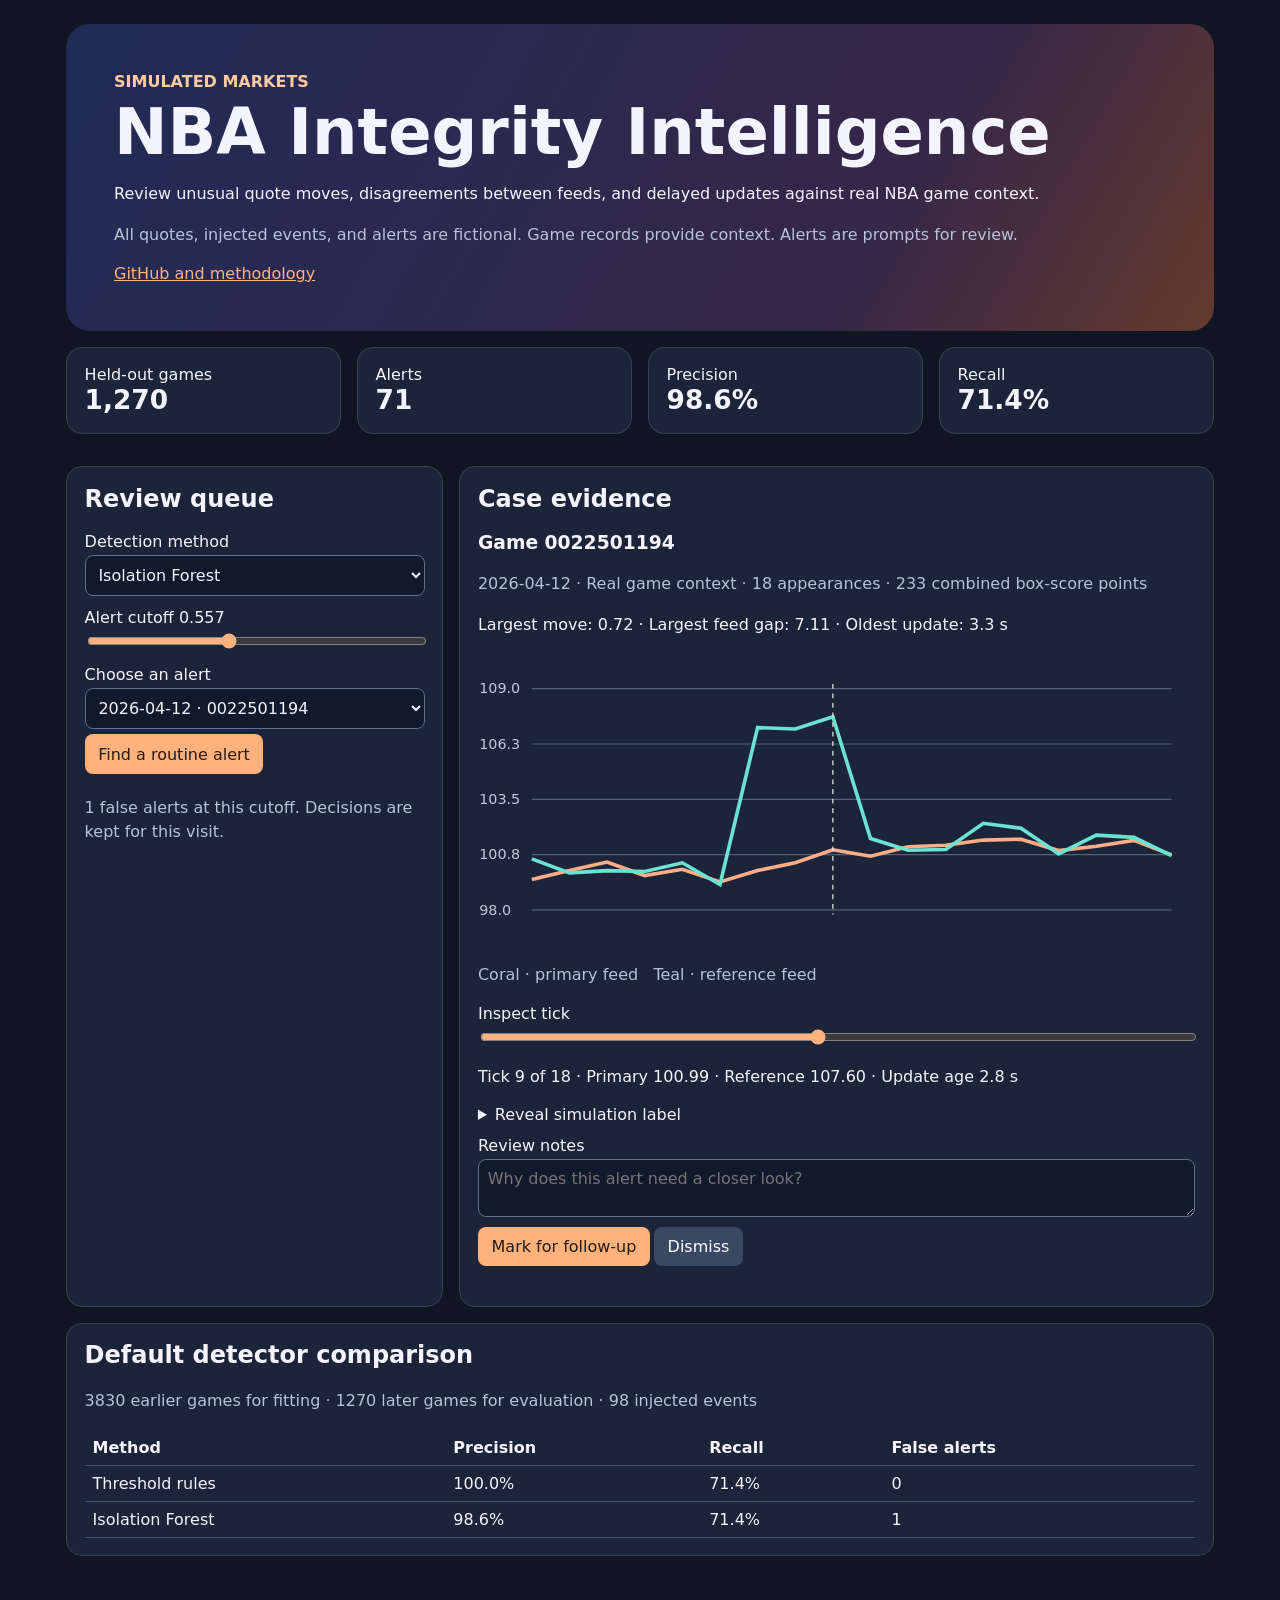
==== site/index.html @ 115994ce "Build NBA Integrity Intelligence review desk" ====
<!doctype html>
<html lang="en">
<meta charset="utf-8">
<meta name="viewport" content="width=device-width, initial-scale=1">
<title>NBA Integrity Intelligence</title>
<style>
:root{color-scheme:dark;font:16px system-ui;background:#101523;color:#f4f4ff;--muted:#b7c2d9;--accent:#ffb27c;--panel:#1b2438}
*{box-sizing:border-box}body{max-width:1180px;margin:auto;padding:1.5rem 1rem 4rem}header{padding:clamp(1.3rem,4vw,3rem);border-radius:24px;background:linear-gradient(120deg,#202b56,#352748 70%,#653a2d)}
h1{font-size:clamp(2.15rem,6vw,4rem);line-height:1.05;margin:.5rem 0}h2,h3{margin-top:0}p{line-height:1.55}a{color:var(--accent)}.muted{color:var(--muted)}.badge{color:#ffca9f;font-weight:700}.cards,.layout{display:grid;gap:1rem;margin-top:1rem}.cards{grid-template-columns:repeat(auto-fit,minmax(160px,1fr))}.layout{grid-template-columns:minmax(240px,1fr) minmax(0,2fr)}.panel{background:var(--panel);border:1px solid #374258;border-radius:16px;padding:1.1rem}.value{display:block;font-size:1.65rem;font-weight:750}
label{display:block;margin:.75rem 0 .25rem}select,button,input,textarea{font:inherit}select,textarea{width:100%;padding:.55rem;border:1px solid #61708b;border-radius:8px;background:#11192c;color:inherit}input[type=range]{width:100%;accent-color:var(--accent)}button{cursor:pointer;border:0;padding:.65rem .85rem;border-radius:8px;background:var(--accent);color:#261a1a;margin:.35rem .25rem .35rem 0}button.secondary{background:#394863;color:white}svg{width:100%;height:auto;display:block}table{width:100%;border-collapse:collapse;text-align:left}td,th{padding:.5rem;border-bottom:1px solid #46536d}section{margin-top:1rem}details{margin-top:1rem}summary{cursor:pointer}@media(max-width:720px){.layout{grid-template-columns:1fr}}
</style>
<header>
<span class="badge">SIMULATED MARKETS</span>
<h1>NBA Integrity Intelligence</h1>
<p>Review unusual quote moves, disagreements between feeds, and delayed updates against real NBA game context.</p>
<p class="muted">All quotes, injected events, and alerts are fictional. Game records provide context. Alerts are prompts for review.</p>
<a href="https://github.com/Mykeil-tzul/nba-integrity-intelligence">GitHub and methodology</a>
</header>
<main id="desk" hidden>
<div class="cards" id="metrics"></div>
<div class="layout">
<section class="panel">
<h2>Review queue</h2>
<label for="detector">Detection method</label><select id="detector"><option value="model">Isolation Forest</option><option value="rule">Threshold rules</option></select>
<label for="threshold">Alert cutoff <output id="cutoff"></output></label><input id="threshold" type="range" aria-label="Alert cutoff">
<label for="case">Choose an alert</label><select id="case"></select>
<button type="button" id="example">Find a routine alert</button>
<p class="muted" id="queue"></p>
</section>
<section class="panel">
<h2>Case evidence</h2>
<h3 id="case-title"></h3><p class="muted" id="context"></p><p id="signals"></p>
<svg id="chart" viewBox="0 0 600 245" role="img" aria-label="Simulated primary and reference quotes over 18 ticks"></svg>
<p class="muted">Coral · primary feed &nbsp; Teal · reference feed</p>
<label for="tick">Inspect tick</label><input id="tick" type="range" min="0" max="17" value="8"><p id="tick-details"></p>
<details id="truth"><summary>Reveal simulation label</summary><p id="label"></p></details>
<label for="notes">Review notes</label><textarea id="notes" rows="2" maxlength="500" placeholder="Why does this alert need a closer look?"></textarea>
<button type="button" id="follow">Mark for follow-up</button><button type="button" class="secondary" id="dismiss">Dismiss</button>
<p id="review" aria-live="polite"></p>
</section>
</div>
<section class="panel"><h2>Default detector comparison</h2><p id="split" class="muted"></p>
<table><thead><tr><th>Method</th><th>Precision</th><th>Recall</th><th>False alerts</th></tr></thead><tbody id="compare"></tbody></table></section>
</main>
<p id="loading" role="status">Loading the review desk…</p>
<script src="desk.js" defer></script>
</html>
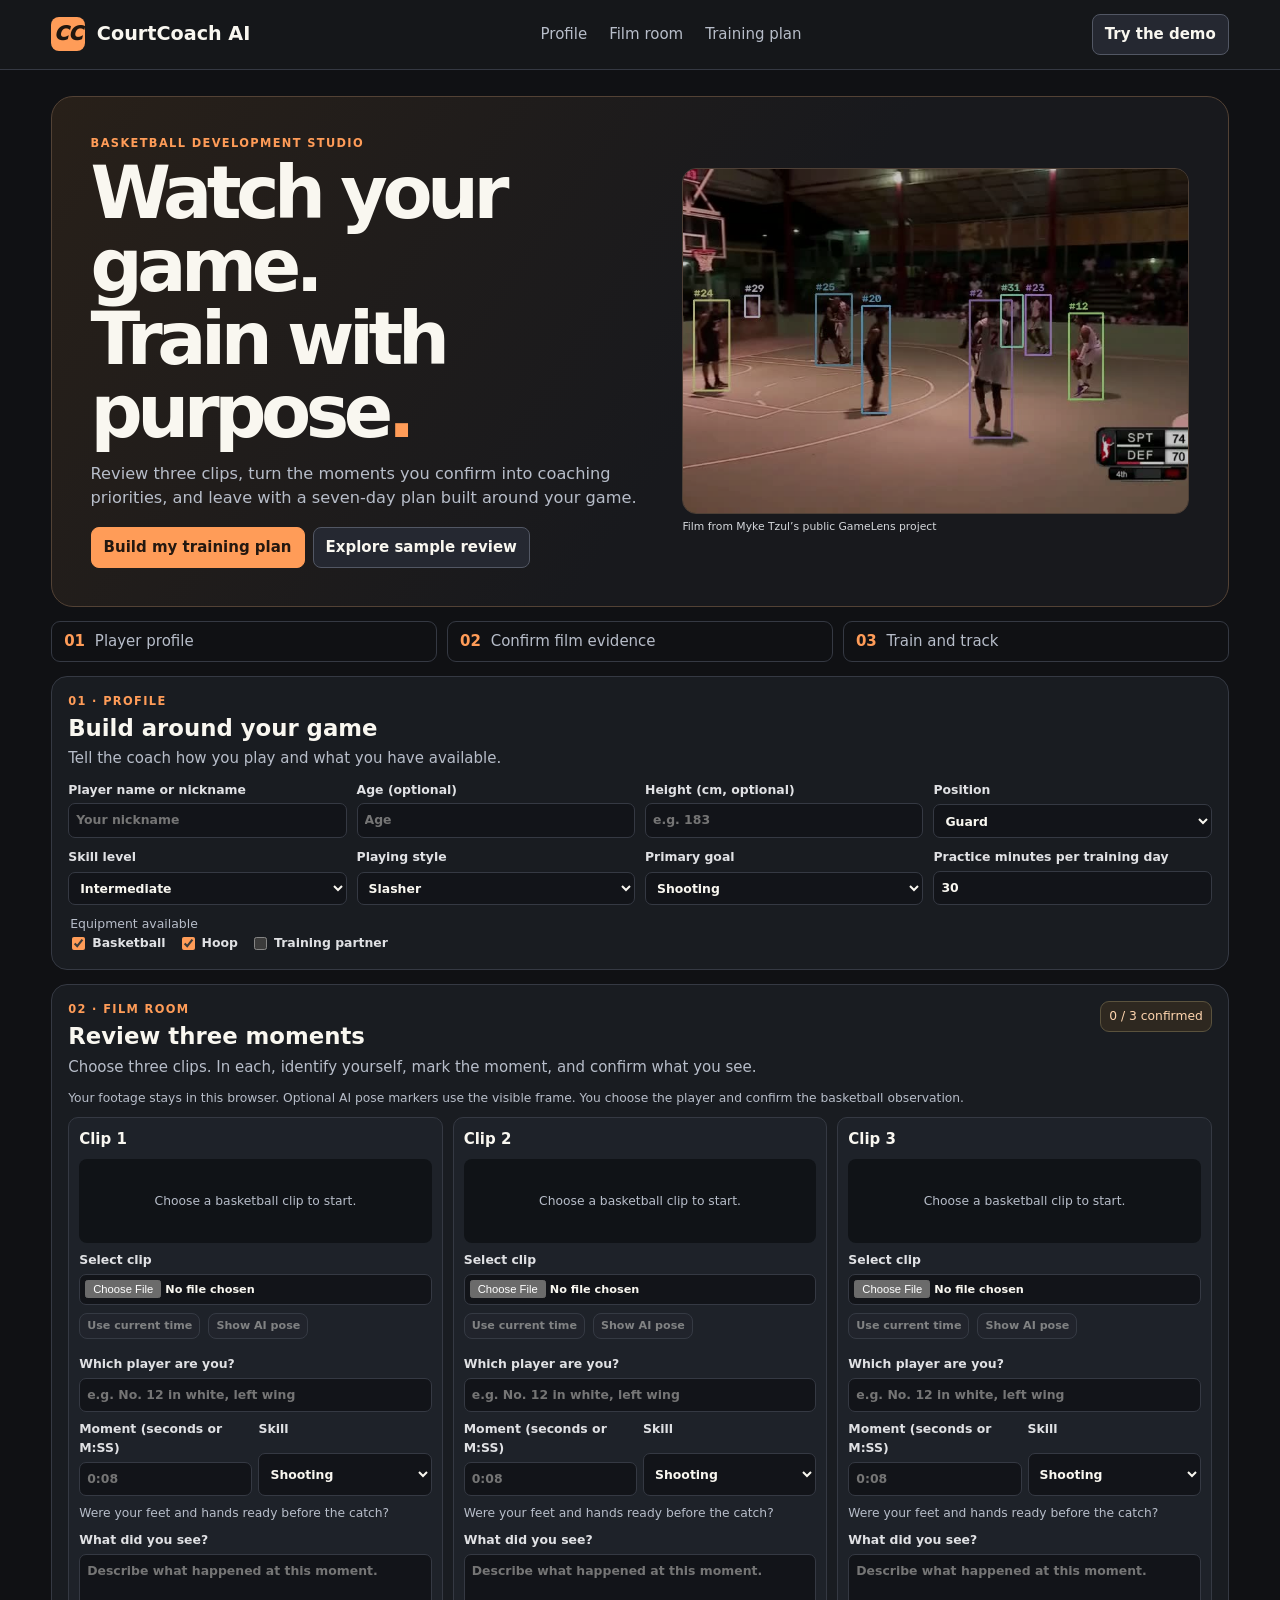
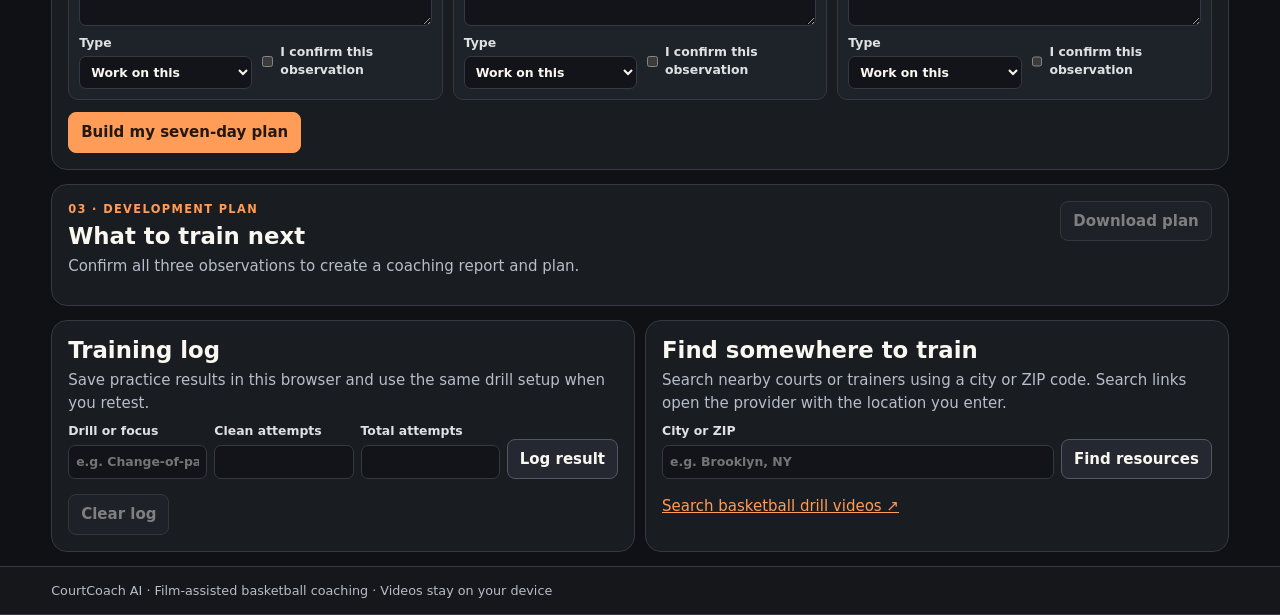
==== commit 684320a1: "Replace NBA Integrity with CourtCoach AI" ====
--- a/site/index.html
+++ b/site/index.html
@@ -1,47 +1,67 @@
 <!doctype html>
 <html lang="en">
-<meta charset="utf-8">
-<meta name="viewport" content="width=device-width, initial-scale=1">
-<title>NBA Integrity Intelligence</title>
-<style>
-:root{color-scheme:dark;font:16px system-ui;background:#101523;color:#f4f4ff;--muted:#b7c2d9;--accent:#ffb27c;--panel:#1b2438}
-*{box-sizing:border-box}body{max-width:1180px;margin:auto;padding:1.5rem 1rem 4rem}header{padding:clamp(1.3rem,4vw,3rem);border-radius:24px;background:linear-gradient(120deg,#202b56,#352748 70%,#653a2d)}
-h1{font-size:clamp(2.15rem,6vw,4rem);line-height:1.05;margin:.5rem 0}h2,h3{margin-top:0}p{line-height:1.55}a{color:var(--accent)}.muted{color:var(--muted)}.badge{color:#ffca9f;font-weight:700}.cards,.layout{display:grid;gap:1rem;margin-top:1rem}.cards{grid-template-columns:repeat(auto-fit,minmax(160px,1fr))}.layout{grid-template-columns:minmax(240px,1fr) minmax(0,2fr)}.panel{background:var(--panel);border:1px solid #374258;border-radius:16px;padding:1.1rem}.value{display:block;font-size:1.65rem;font-weight:750}
-label{display:block;margin:.75rem 0 .25rem}select,button,input,textarea{font:inherit}select,textarea{width:100%;padding:.55rem;border:1px solid #61708b;border-radius:8px;background:#11192c;color:inherit}input[type=range]{width:100%;accent-color:var(--accent)}button{cursor:pointer;border:0;padding:.65rem .85rem;border-radius:8px;background:var(--accent);color:#261a1a;margin:.35rem .25rem .35rem 0}button.secondary{background:#394863;color:white}svg{width:100%;height:auto;display:block}table{width:100%;border-collapse:collapse;text-align:left}td,th{padding:.5rem;border-bottom:1px solid #46536d}section{margin-top:1rem}details{margin-top:1rem}summary{cursor:pointer}@media(max-width:720px){.layout{grid-template-columns:1fr}}
-</style>
-<header>
-<span class="badge">SIMULATED MARKETS</span>
-<h1>NBA Integrity Intelligence</h1>
-<p>Review unusual quote moves, disagreements between feeds, and delayed updates against real NBA game context.</p>
-<p class="muted">All quotes, injected events, and alerts are fictional. Game records provide context. Alerts are prompts for review.</p>
-<a href="https://github.com/Mykeil-tzul/nba-integrity-intelligence">GitHub and methodology</a>
-</header>
-<main id="desk" hidden>
-<div class="cards" id="metrics"></div>
-<div class="layout">
-<section class="panel">
-<h2>Review queue</h2>
-<label for="detector">Detection method</label><select id="detector"><option value="model">Isolation Forest</option><option value="rule">Threshold rules</option></select>
-<label for="threshold">Alert cutoff <output id="cutoff"></output></label><input id="threshold" type="range" aria-label="Alert cutoff">
-<label for="case">Choose an alert</label><select id="case"></select>
-<button type="button" id="example">Find a routine alert</button>
-<p class="muted" id="queue"></p>
+<head>
+<meta charset="utf-8"><meta name="viewport" content="width=device-width,initial-scale=1">
+<meta name="referrer" content="no-referrer">
+<meta name="description" content="Turn your basketball film into a seven-day training plan.">
+<title>CourtCoach AI · Basketball Development Studio</title>
+<link rel="stylesheet" href="style.css"><script type="module" src="app.mjs"></script>
+</head>
+<body>
+<header class="top"><a class="brand" href="./"><span aria-hidden="true">CC</span> CourtCoach AI</a><nav aria-label="Main navigation"><a href="#profile">Profile</a><a href="#film">Film room</a><a href="#plan">Training plan</a></nav><button type="button" id="demo" class="secondary">Try the demo</button></header>
+<main>
+<section class="hero"><div class="hero-copy">
+<p class="eyebrow">BASKETBALL DEVELOPMENT STUDIO</p><h1>Watch your game.<br>Train with purpose<span>.</span></h1>
+<p>Review three clips, turn the moments you confirm into coaching priorities, and leave with a seven-day plan built around your game.</p>
+<div class="actions"><a class="primary button" href="#profile">Build my training plan</a><button type="button" id="demo-hero" class="secondary">Explore sample review</button></div>
+</div><figure><img src="assets/court-film.jpg" alt="Basketball players on court during a game"><figcaption>Film from Myke Tzul’s public GameLens project</figcaption></figure></section>
+<div class="workflow" aria-label="Workflow"><span><b>01</b> Player profile</span><span><b>02</b> Confirm film evidence</span><span><b>03</b> Train and track</span></div>
+<p class="demo-status" id="demo-status" hidden role="status"></p>
+<section class="panel" id="profile">
+<div class="heading"><div><p class="eyebrow">01 · PROFILE</p><h2>Build around your game</h2><p>Tell the coach how you play and what you have available.</p></div></div>
+<form id="profile-form">
+<div class="form-grid">
+<label>Player name or nickname <input name="player" maxlength="50" placeholder="Your nickname" required></label>
+<label>Age (optional) <input name="age" type="number" min="8" max="100" placeholder="Age"></label>
+<label>Height (cm, optional) <input name="height" type="number" min="90" max="260" placeholder="e.g. 183"></label>
+<label>Position <select name="role"><option>Guard</option><option>Wing</option><option>Big</option></select></label>
+<label>Skill level <select name="level"><option>Beginner</option><option selected>Intermediate</option><option>Advanced</option></select></label>
+<label>Playing style <select name="style"><option>Slasher</option><option>Shooter</option><option>Playmaker</option><option>Two-way</option></select></label>
+<label>Primary goal <select name="goal" id="goal"></select></label>
+<label>Practice minutes per training day <input name="minutes" type="number" min="15" max="90" value="30" required></label>
+</div>
+<fieldset><legend>Equipment available</legend><label><input name="equipment" type="checkbox" value="ball" checked> Basketball</label><label><input name="equipment" type="checkbox" value="hoop" checked> Hoop</label><label><input name="equipment" type="checkbox" value="partner"> Training partner</label></fieldset>
+</form></section>
+<section class="panel" id="film">
+<div class="heading"><div><p class="eyebrow">02 · FILM ROOM</p><h2>Review three moments</h2><p>Choose three clips. In each, identify yourself, mark the moment, and confirm what you see.</p></div><span class="badge" id="review-count">0 / 3 confirmed</span></div>
+<p class="hint">Your footage stays in this browser. Optional AI pose markers use the visible frame. You choose the player and confirm the basketball observation.</p>
+<div id="clip-grid" class="clip-grid"></div>
+<div class="actions generate"><button type="button" id="generate" class="primary">Build my seven-day plan</button><p id="plan-status" role="status"></p></div>
 </section>
-<section class="panel">
-<h2>Case evidence</h2>
-<h3 id="case-title"></h3><p class="muted" id="context"></p><p id="signals"></p>
-<svg id="chart" viewBox="0 0 600 245" role="img" aria-label="Simulated primary and reference quotes over 18 ticks"></svg>
-<p class="muted">Coral · primary feed &nbsp; Teal · reference feed</p>
-<label for="tick">Inspect tick</label><input id="tick" type="range" min="0" max="17" value="8"><p id="tick-details"></p>
-<details id="truth"><summary>Reveal simulation label</summary><p id="label"></p></details>
-<label for="notes">Review notes</label><textarea id="notes" rows="2" maxlength="500" placeholder="Why does this alert need a closer look?"></textarea>
-<button type="button" id="follow">Mark for follow-up</button><button type="button" class="secondary" id="dismiss">Dismiss</button>
-<p id="review" aria-live="polite"></p>
+<section class="panel" id="plan">
+<div class="heading"><div><p class="eyebrow">03 · DEVELOPMENT PLAN</p><h2>What to train next</h2><p id="plan-intro">Confirm all three observations to create a coaching report and plan.</p></div><button type="button" id="export" class="secondary" disabled>Download plan</button></div>
+<div id="report"></div><div id="days" class="day-grid"></div>
 </section>
-</div>
-<section class="panel"><h2>Default detector comparison</h2><p id="split" class="muted"></p>
-<table><thead><tr><th>Method</th><th>Precision</th><th>Recall</th><th>False alerts</th></tr></thead><tbody id="compare"></tbody></table></section>
+<section class="footer-grid">
+<article class="panel" id="progress"><h2>Training log</h2><p>Save practice results in this browser and use the same drill setup when you retest.</p>
+<form id="log-form" class="log-form"><label>Drill or focus <input name="drill" maxlength="80" required placeholder="e.g. Change-of-pace attack"></label><label>Clean attempts <input name="clean" type="number" min="0" max="500" required></label><label>Total attempts <input name="total" type="number" min="1" max="500" required></label><button class="secondary">Log result</button></form>
+<p id="log-status" role="status"></p><ul id="log-list"></ul><button type="button" id="clear-log" class="secondary" disabled>Clear log</button></article>
+<article class="panel" id="resources"><h2>Find somewhere to train</h2><p>Search nearby courts or trainers using a city or ZIP code. Search links open the provider with the location you enter.</p>
+<form id="resource-form" class="log-form"><label>City or ZIP <input name="place" maxlength="80" required placeholder="e.g. Brooklyn, NY"></label><button class="secondary">Find resources</button></form><div id="resource-links" class="resource-links"></div>
+<a id="video-search" target="_blank" rel="noopener noreferrer" href="https://www.youtube.com/results?search_query=basketball+skill+development+drills">Search basketball drill videos ↗</a>
+</article></section>
 </main>
-<p id="loading" role="status">Loading the review desk…</p>
-<script src="desk.js" defer></script>
-</html>
+<footer>CourtCoach AI · Film-assisted basketball coaching · Videos stay on your device</footer>
+<template id="clip-template">
+<article class="clip"><h3 class="clip-title"></h3><div class="preview"><video controls muted playsinline hidden></video><canvas hidden aria-label="AI pose preview. Select a player using the controls below." role="img"></canvas><p class="empty">Choose a basketball clip to start.</p></div>
+<label>Select clip <input class="file" type="file" accept="video/*,.mov,.mp4,.webm"></label>
+<div class="actions clip-actions"><button class="mark secondary" type="button" disabled>Use current time</button><button class="pose secondary" type="button" disabled>Show AI pose</button></div>
+<p class="pose-status hint" role="status"></p><div class="pose-options actions"></div>
+<label>Which player are you? <input class="who" maxlength="90" placeholder="e.g. No. 12 in white, left wing"></label>
+<div class="pair"><label>Moment (seconds or M:SS) <input class="time" inputmode="decimal" placeholder="0:08"></label><label>Skill <select class="skill"></select></label></div>
+<p class="cue hint"></p>
+<label>What did you see? <textarea class="note" maxlength="300" rows="3" placeholder="Describe what happened at this moment."></textarea></label>
+<div class="pair"><label>Type <select class="kind"><option value="improve">Work on this</option><option value="strength">Keep doing this</option></select></label><label class="confirm"><input class="confirmed" type="checkbox"> I confirm this observation</label></div>
+</article>
+</template>
+</body></html>
--- a/site/style.css
+++ b/site/style.css
@@ -0,0 +1,2 @@
+:root{color-scheme:dark;--bg:#101114;--card:#191c21;--input:#121419;--line:#353943;--ink:#f9f7f0;--muted:#b7bdc9;--orange:#ff9c58;--green:#abdfaa;font:15px/1.5 system-ui,sans-serif;background:var(--bg);color:var(--ink);scroll-behavior:smooth}*{box-sizing:border-box}body{margin:0}h1,h2,h3,p,figure{margin:0}a{color:var(--orange)}header,footer{padding:14px max(4vw,18px);background:#15171a;border-bottom:1px solid var(--line)}header{display:flex;justify-content:space-between;align-items:center;gap:12px}.brand{color:var(--ink);font-weight:850;text-decoration:none;font-size:1.28rem;white-space:nowrap}.brand span{display:inline-grid;place-items:center;background:var(--orange);color:#201710;width:34px;height:34px;border-radius:8px;font-weight:950;font-style:italic;margin-right:5px}nav{display:flex;gap:22px}nav a{color:var(--muted);text-decoration:none}main{max-width:1450px;margin:auto;padding:0 max(4vw,18px)}.hero{display:grid;grid-template-columns:1.12fr 1fr;gap:24px;align-items:center;margin:26px 0 14px;background:linear-gradient(125deg,#282019,#18191d 57%);border:1px solid #534235;border-radius:22px;padding:clamp(17px,3vw,39px);overflow:hidden}.eyebrow{color:var(--orange);font-size:.76rem;letter-spacing:.12em;font-weight:800;margin-bottom:5px}.hero h1{font-size:clamp(2.55rem,5.7vw,6rem);line-height:1;letter-spacing:-.075em}.hero h1 span{color:var(--orange)}.hero-copy>p:not(.eyebrow){font-size:1.08rem;color:var(--muted);margin:13px 0 17px;max-width:580px}.hero figure{position:relative;margin:0}.hero img{display:block;object-fit:cover;width:100%;height:clamp(180px,27vw,385px);border-radius:14px;filter:brightness(.78) saturate(.86);border:1px solid #665143}.hero figcaption{font-size:.72rem;color:#d5d8dc;margin-top:5px}.actions{display:flex;align-items:center;gap:8px;flex-wrap:wrap}.button,button{display:inline-block;border:1px solid #525764;border-radius:8px;font:inherit;font-weight:720;text-decoration:none;cursor:pointer;padding:8px 12px}.primary{background:var(--orange);border-color:var(--orange);color:#241810}.secondary{background:#252831;color:var(--ink)}button:disabled{opacity:.45;cursor:default}a:focus-visible,button:focus-visible,input:focus-visible,textarea:focus-visible,select:focus-visible{outline:2px solid var(--orange);outline-offset:3px}button:not(:disabled):hover,.button:hover{filter:brightness(1.13)}.workflow{display:grid;grid-template-columns:repeat(3,1fr);gap:10px;margin:0 0 14px}.workflow span{border:1px solid var(--line);border-radius:9px;padding:8px 12px;color:var(--muted)}.workflow b{color:var(--orange);margin-right:5px}.panel{background:var(--card);border:1px solid var(--line);border-radius:16px;margin:0 0 14px;padding:16px;min-width:0}.heading{display:flex;justify-content:space-between;align-items:start;gap:12px;margin-bottom:11px}.heading h2,h2{font-size:1.52rem;line-height:1.2}.heading p:not(.eyebrow),.panel>p,.hint{color:var(--muted);margin-top:5px}.form-grid{display:grid;grid-template-columns:repeat(4,minmax(0,1fr));gap:10px}label{display:grid;gap:4px;color:#e0e1e4;font-size:.83rem;font-weight:650;min-width:0}input,select,textarea{min-width:0;width:100%;border:1px solid var(--line);background:var(--input);color:var(--ink);border-radius:7px;padding:7px;font:inherit}input[type=file]{padding:5px;font-size:.75rem}input[type=checkbox]{accent-color:var(--orange);width:auto}fieldset{border:0;padding:0;margin:10px 0 0;display:flex;gap:12px;flex-wrap:wrap}fieldset legend{color:var(--muted);font-size:.83rem}fieldset label,label.confirm{display:flex;align-items:center}.badge{white-space:nowrap;border:1px solid #5a523d;background:#2e2820;color:#ffd5ae;padding:5px 8px;border-radius:9px;font-size:.82rem}.hint{font-size:.82rem}.hint:empty{display:none}.clip-grid,.day-grid{display:grid;grid-template-columns:repeat(3,minmax(0,1fr));gap:10px;margin-top:10px}.clip,.day,.evidence{border:1px solid var(--line);border-radius:10px;background:#1e2229;padding:10px;min-width:0}.clip>*+*{margin-top:8px}.clip h3,.day h3{font-size:1rem}.preview{border-radius:8px;background:#101317;min-height:84px;overflow:hidden;display:grid;place-items:center}.preview video,.preview canvas{width:100%;height:auto;max-height:240px;object-fit:contain;display:block}.preview [hidden]{display:none}.preview .empty{color:var(--muted);padding:12px;font-size:.82rem}.pair{display:grid;grid-template-columns:1fr 1fr;gap:6px}.clip-actions button,.pose-options button{font-size:.74rem;padding:4px 7px}.pose-options button[aria-pressed=true]{color:var(--green);border-color:var(--green)}.generate{margin-top:12px}.generate p,.demo-status{color:var(--orange);font-size:.86rem}.demo-status{margin:0 0 10px}.report-grid{display:grid;grid-template-columns:repeat(3,minmax(0,1fr));gap:8px}.evidence p,.day p{color:var(--muted);margin:4px 0;font-size:.87rem;overflow-wrap:anywhere}.priority{border-left:3px solid var(--orange);padding:7px 9px;margin-bottom:10px;background:#2a231e}.day .eyebrow{font-size:.68rem}.day ul{padding-left:18px;color:#d8dbe2;font-size:.87rem}.day li+li{margin-top:5px}.day label{display:flex;gap:6px;align-items:center;color:var(--green);border-top:1px solid var(--line);padding-top:5px}.footer-grid{display:grid;grid-template-columns:1fr 1fr;gap:10px}.log-form{display:flex;align-items:end;gap:7px;flex-wrap:wrap;margin:8px 0}.log-form label{flex:1 1 110px}.resource-links{display:flex;flex-wrap:wrap;gap:8px;margin:8px 0}#log-list{padding-left:18px;color:var(--muted);overflow-wrap:anywhere}footer{border-top:1px solid var(--line);color:var(--muted);font-size:.85rem}textarea{resize:vertical}
+@media(max-width:980px){.clip-grid{grid-template-columns:repeat(2,minmax(0,1fr))}.day-grid,.report-grid{grid-template-columns:repeat(2,minmax(0,1fr))}.form-grid{grid-template-columns:repeat(2,minmax(0,1fr))}.hero h1 br{display:none}}@media(max-width:640px){nav{display:none}.hero,.clip-grid,.day-grid,.report-grid,.footer-grid{grid-template-columns:1fr}.workflow{gap:4px}.workflow span{padding:6px;font-size:.74rem}.workflow b{display:block}.heading{flex-wrap:wrap}.hero figure{max-height:230px}.hero img{height:180px}}
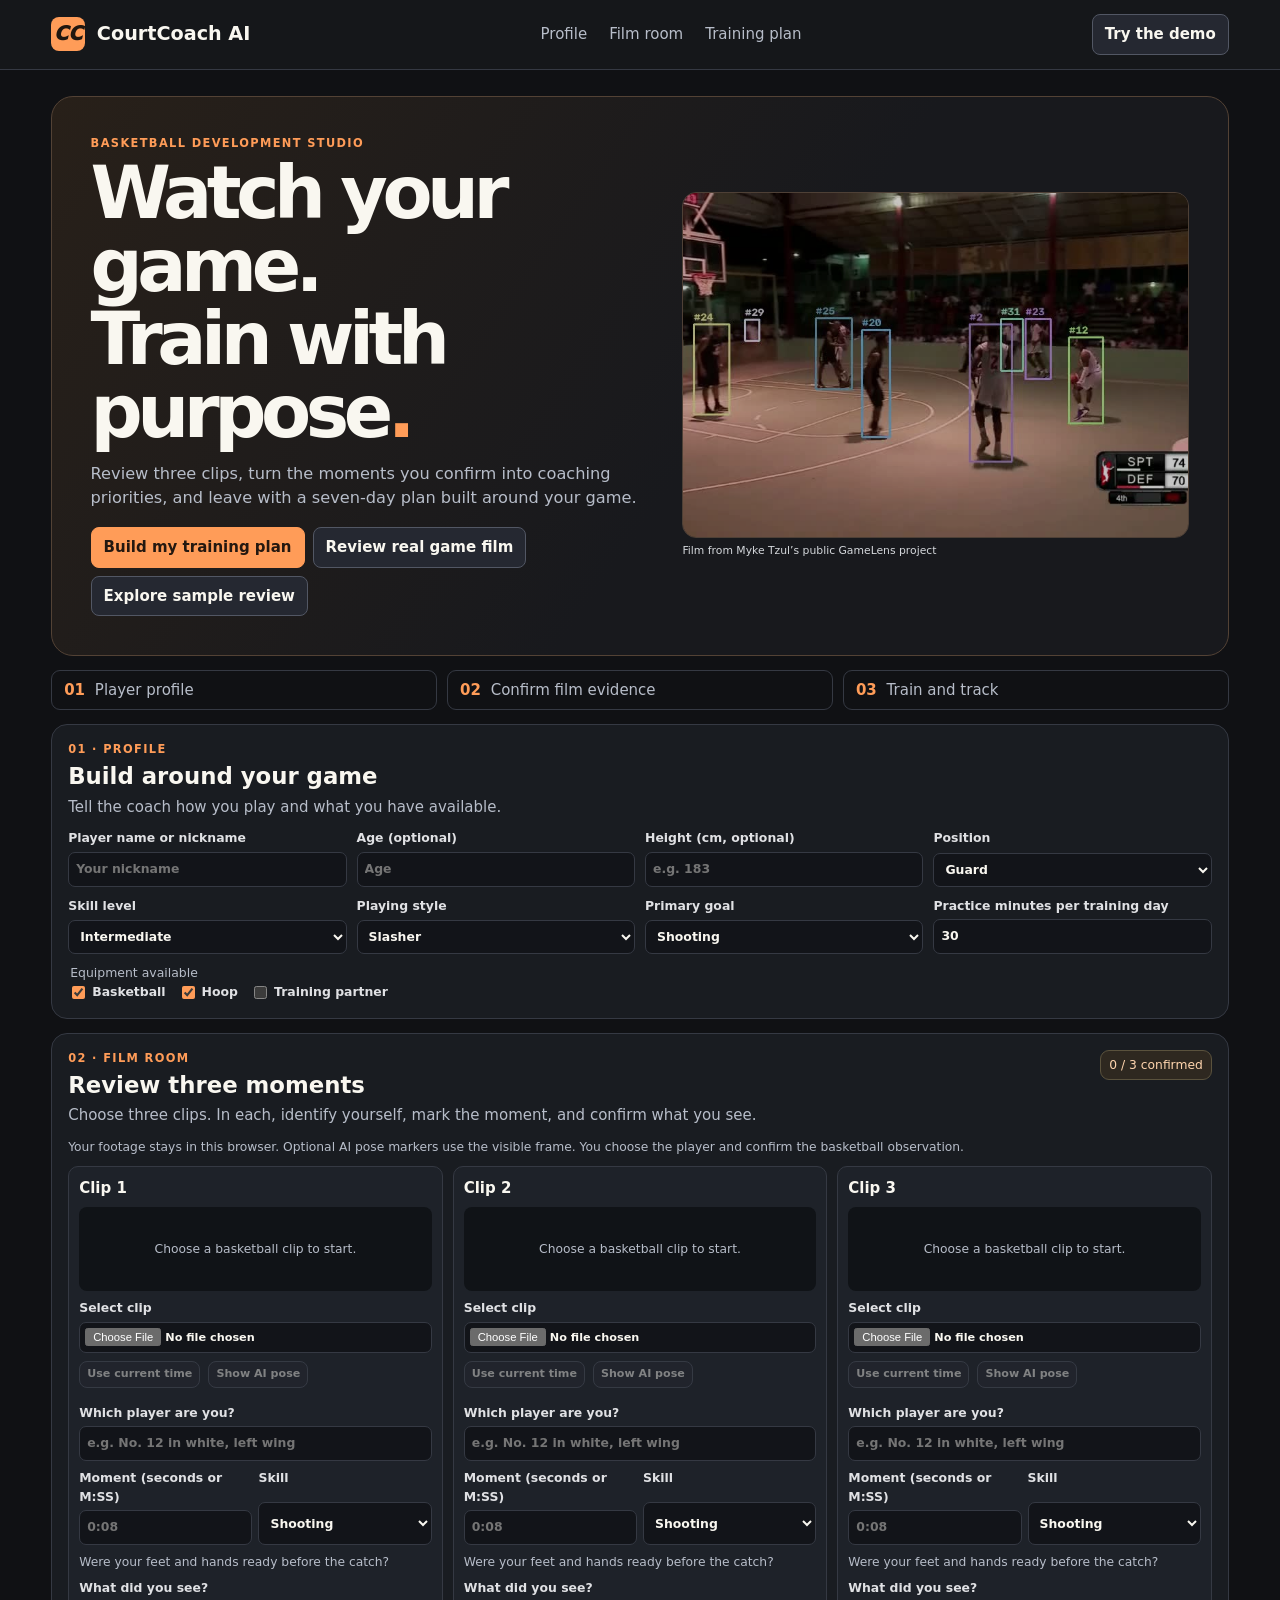
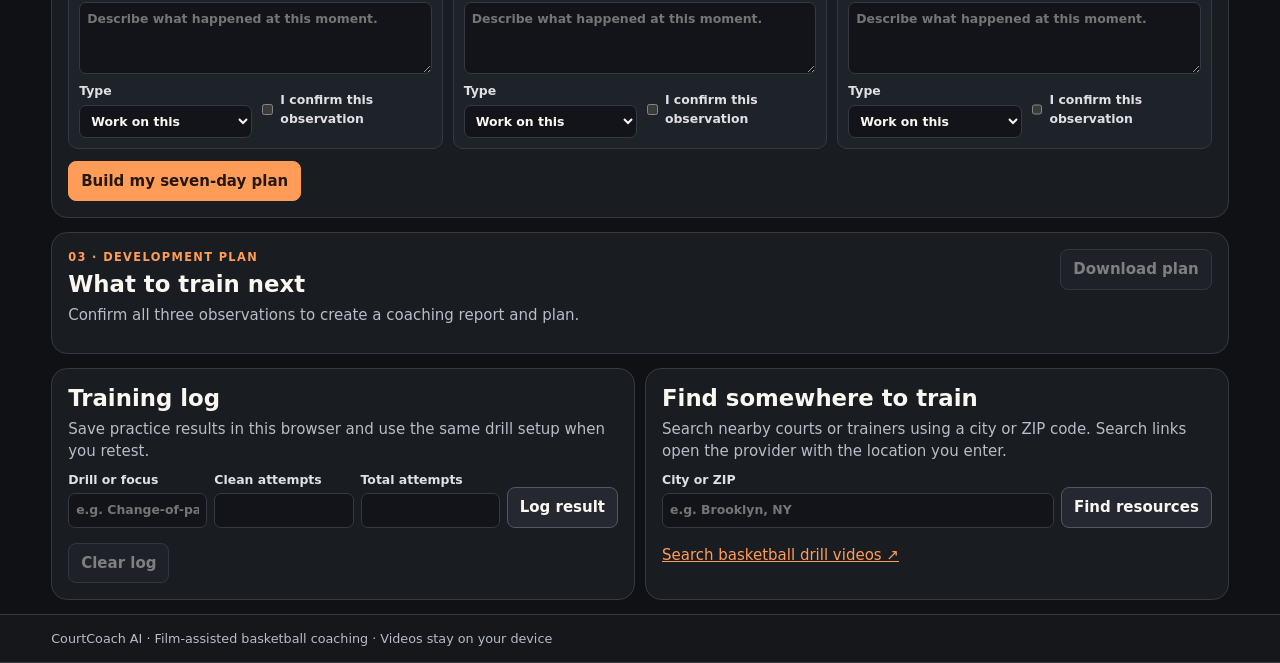
==== commit b05fdbb9: "Add real-game film walkthrough and matched practice retests" ====
--- a/site/index.html
+++ b/site/index.html
@@ -13,7 +13,7 @@
 <section class="hero"><div class="hero-copy">
 <p class="eyebrow">BASKETBALL DEVELOPMENT STUDIO</p><h1>Watch your game.<br>Train with purpose<span>.</span></h1>
 <p>Review three clips, turn the moments you confirm into coaching priorities, and leave with a seven-day plan built around your game.</p>
-<div class="actions"><a class="primary button" href="#profile">Build my training plan</a><button type="button" id="demo-hero" class="secondary">Explore sample review</button></div>
+<div class="actions"><a class="primary button" href="#profile">Build my training plan</a><button type="button" id="case" class="secondary">Review real game film</button><button type="button" id="demo-hero" class="secondary">Explore sample review</button></div>
 </div><figure><img src="assets/court-film.jpg" alt="Basketball players on court during a game"><figcaption>Film from Myke Tzul’s public GameLens project</figcaption></figure></section>
 <div class="workflow" aria-label="Workflow"><span><b>01</b> Player profile</span><span><b>02</b> Confirm film evidence</span><span><b>03</b> Train and track</span></div>
 <p class="demo-status" id="demo-status" hidden role="status"></p>
@@ -45,7 +45,7 @@
 <section class="footer-grid">
 <article class="panel" id="progress"><h2>Training log</h2><p>Save practice results in this browser and use the same drill setup when you retest.</p>
 <form id="log-form" class="log-form"><label>Drill or focus <input name="drill" maxlength="80" required placeholder="e.g. Change-of-pace attack"></label><label>Clean attempts <input name="clean" type="number" min="0" max="500" required></label><label>Total attempts <input name="total" type="number" min="1" max="500" required></label><button class="secondary">Log result</button></form>
-<p id="log-status" role="status"></p><ul id="log-list"></ul><button type="button" id="clear-log" class="secondary" disabled>Clear log</button></article>
+<p id="log-status" role="status"></p><div id="retest" class="priority" hidden></div><ul id="log-list"></ul><button type="button" id="clear-log" class="secondary" disabled>Clear log</button></article>
 <article class="panel" id="resources"><h2>Find somewhere to train</h2><p>Search nearby courts or trainers using a city or ZIP code. Search links open the provider with the location you enter.</p>
 <form id="resource-form" class="log-form"><label>City or ZIP <input name="place" maxlength="80" required placeholder="e.g. Brooklyn, NY"></label><button class="secondary">Find resources</button></form><div id="resource-links" class="resource-links"></div>
 <a id="video-search" target="_blank" rel="noopener noreferrer" href="https://www.youtube.com/results?search_query=basketball+skill+development+drills">Search basketball drill videos ↗</a>
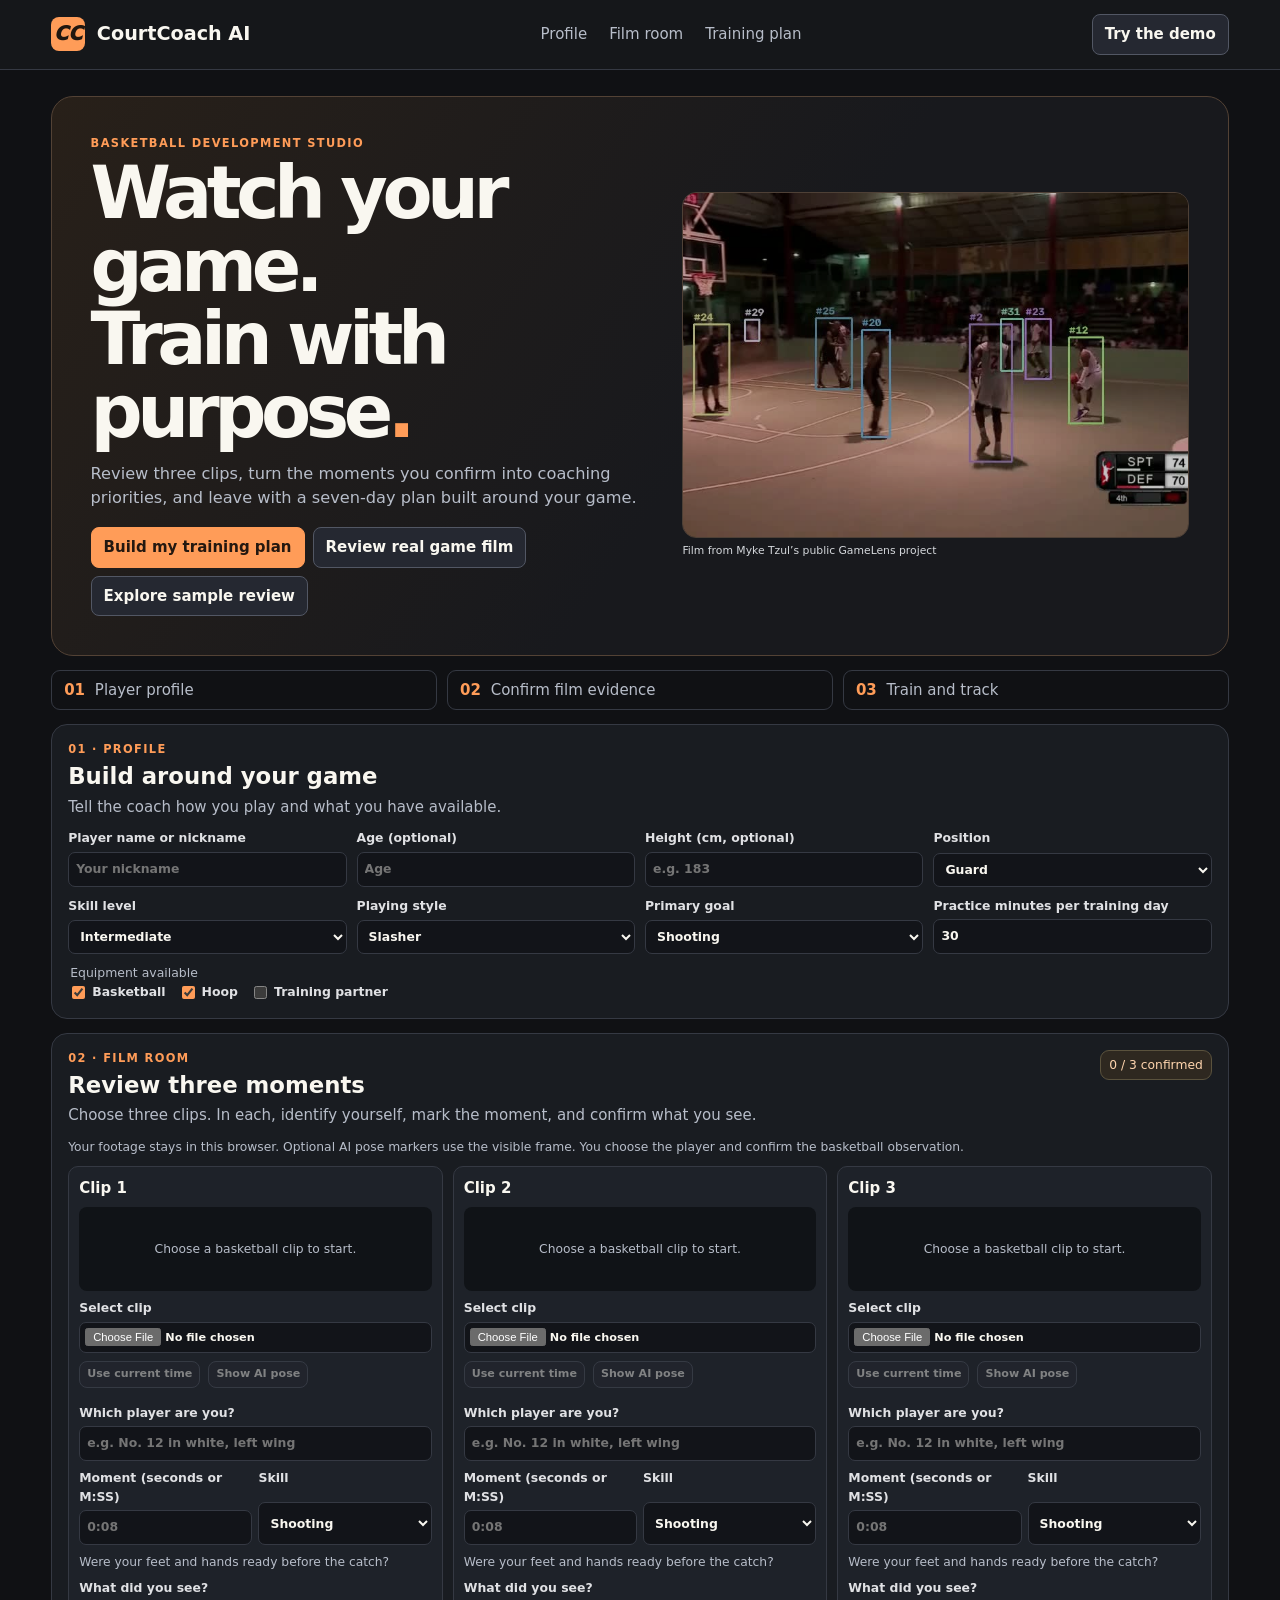
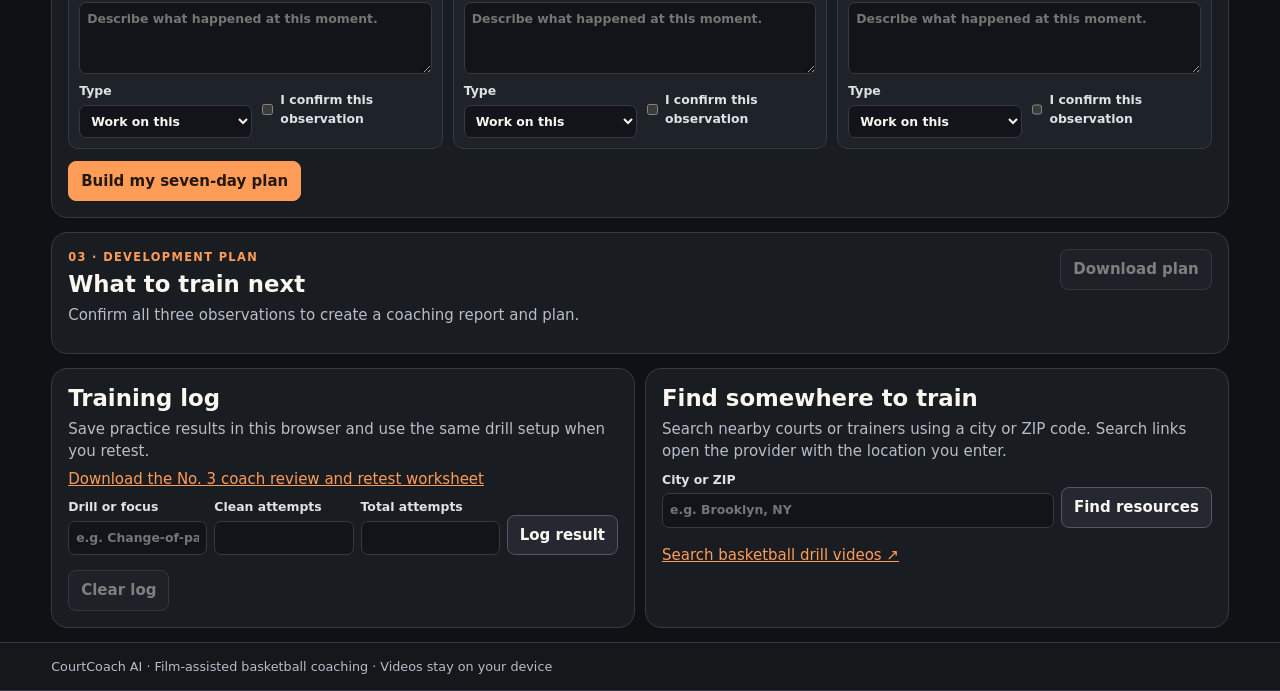
==== commit 74a07b79: "Add real-film coach review and retest worksheet" ====
--- a/site/index.html
+++ b/site/index.html
@@ -43,7 +43,7 @@
 <div id="report"></div><div id="days" class="day-grid"></div>
 </section>
 <section class="footer-grid">
-<article class="panel" id="progress"><h2>Training log</h2><p>Save practice results in this browser and use the same drill setup when you retest.</p>
+<article class="panel" id="progress"><h2>Training log</h2><p>Save practice results in this browser and use the same drill setup when you retest.</p><p><a href="coach-case-worksheet.txt" download>Download the No. 3 coach review and retest worksheet</a></p>
 <form id="log-form" class="log-form"><label>Drill or focus <input name="drill" maxlength="80" required placeholder="e.g. Change-of-pace attack"></label><label>Clean attempts <input name="clean" type="number" min="0" max="500" required></label><label>Total attempts <input name="total" type="number" min="1" max="500" required></label><button class="secondary">Log result</button></form>
 <p id="log-status" role="status"></p><div id="retest" class="priority" hidden></div><ul id="log-list"></ul><button type="button" id="clear-log" class="secondary" disabled>Clear log</button></article>
 <article class="panel" id="resources"><h2>Find somewhere to train</h2><p>Search nearby courts or trainers using a city or ZIP code. Search links open the provider with the location you enter.</p>
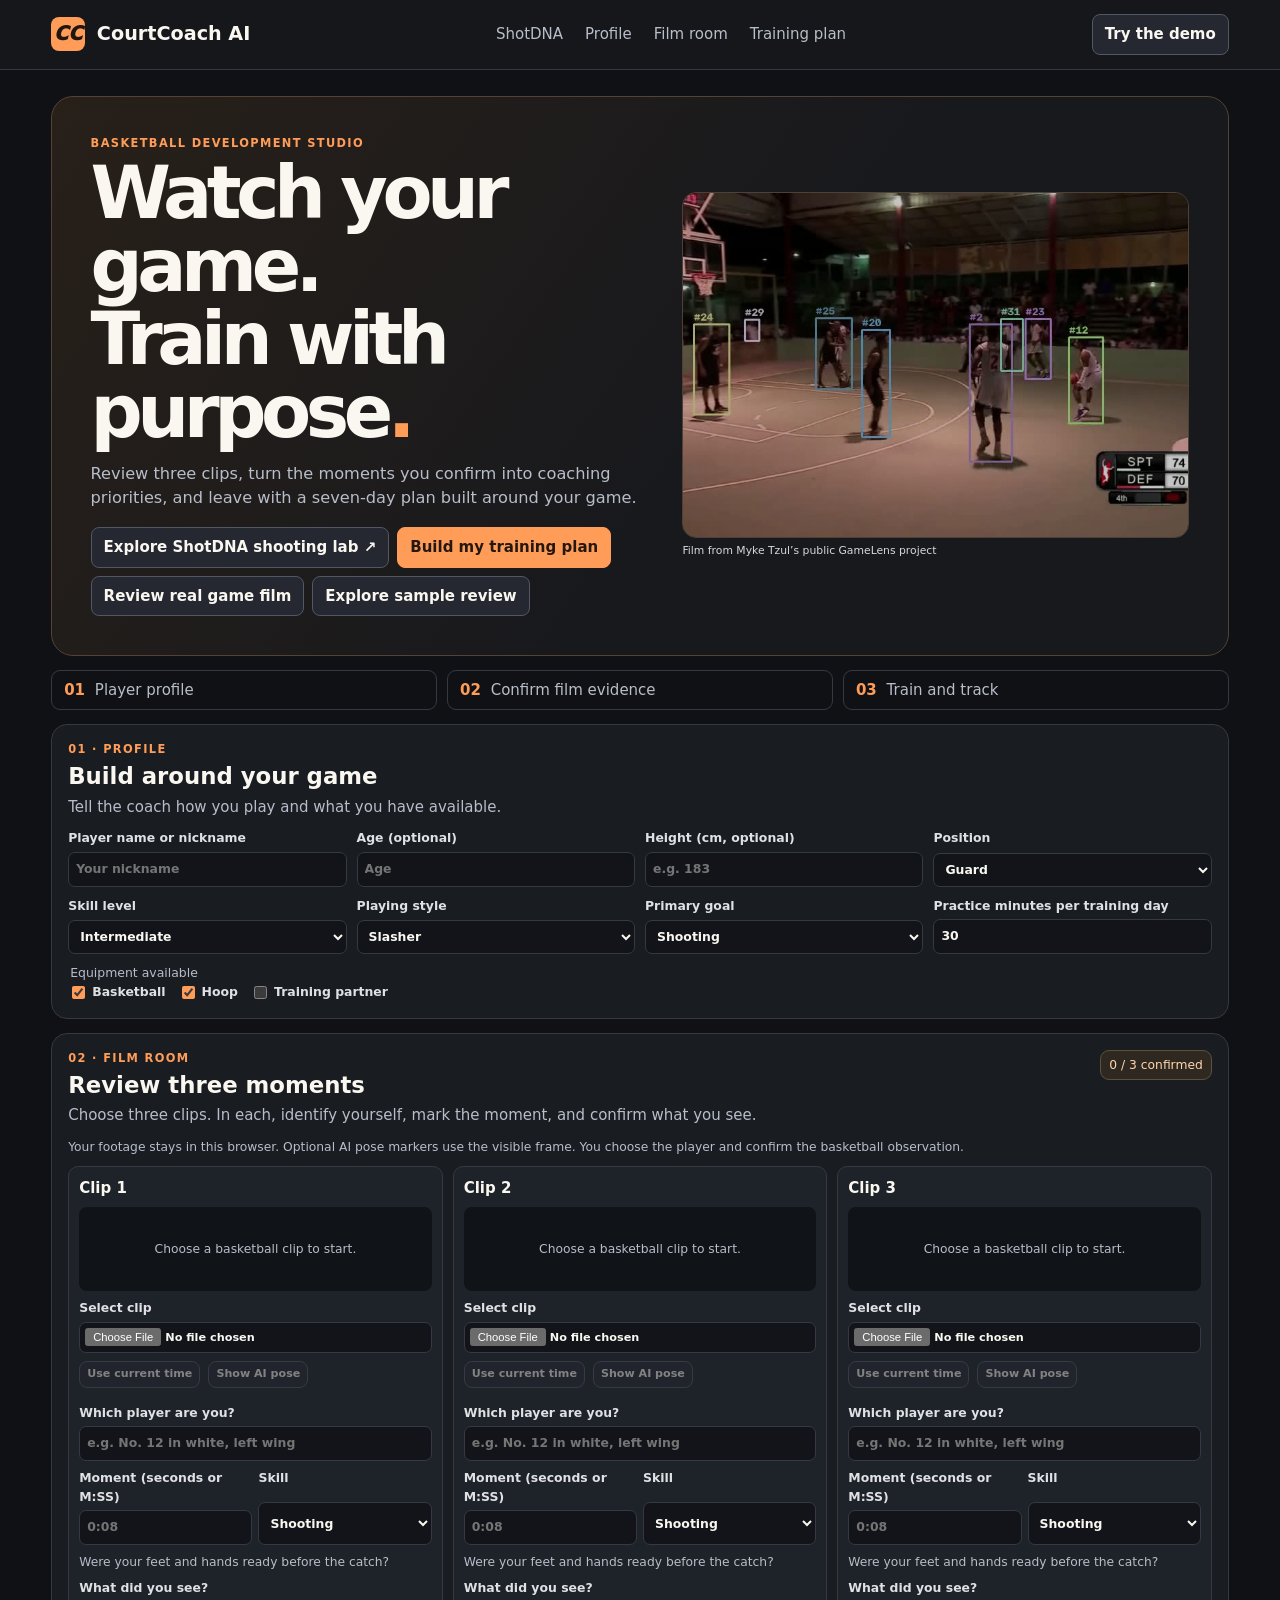
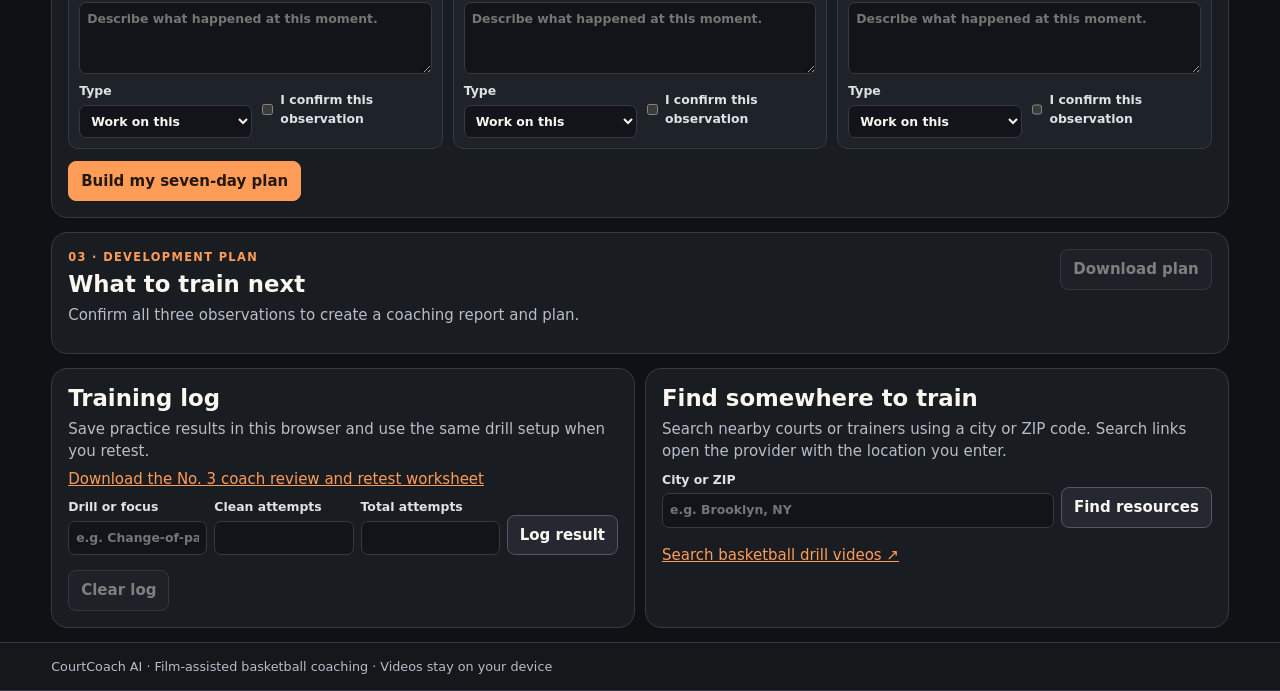
==== commit 36a08473: "Add ShotDNA pose measurements and a shooting session journal" ====
--- a/site/index.html
+++ b/site/index.html
@@ -8,12 +8,12 @@
 <link rel="stylesheet" href="style.css"><script type="module" src="app.mjs"></script>
 </head>
 <body>
-<header class="top"><a class="brand" href="./"><span aria-hidden="true">CC</span> CourtCoach AI</a><nav aria-label="Main navigation"><a href="#profile">Profile</a><a href="#film">Film room</a><a href="#plan">Training plan</a></nav><button type="button" id="demo" class="secondary">Try the demo</button></header>
+<header class="top"><a class="brand" href="./"><span aria-hidden="true">CC</span> CourtCoach AI</a><nav aria-label="Main navigation"><a href="shotdna.html">ShotDNA</a><a href="#profile">Profile</a><a href="#film">Film room</a><a href="#plan">Training plan</a></nav><button type="button" id="demo" class="secondary">Try the demo</button></header>
 <main>
 <section class="hero"><div class="hero-copy">
 <p class="eyebrow">BASKETBALL DEVELOPMENT STUDIO</p><h1>Watch your game.<br>Train with purpose<span>.</span></h1>
 <p>Review three clips, turn the moments you confirm into coaching priorities, and leave with a seven-day plan built around your game.</p>
-<div class="actions"><a class="primary button" href="#profile">Build my training plan</a><button type="button" id="case" class="secondary">Review real game film</button><button type="button" id="demo-hero" class="secondary">Explore sample review</button></div>
+<div class="actions"><a class="secondary button" href="shotdna.html">Explore ShotDNA shooting lab ↗</a><a class="primary button" href="#profile">Build my training plan</a><button type="button" id="case" class="secondary">Review real game film</button><button type="button" id="demo-hero" class="secondary">Explore sample review</button></div>
 </div><figure><img src="assets/court-film.jpg" alt="Basketball players on court during a game"><figcaption>Film from Myke Tzul’s public GameLens project</figcaption></figure></section>
 <div class="workflow" aria-label="Workflow"><span><b>01</b> Player profile</span><span><b>02</b> Confirm film evidence</span><span><b>03</b> Train and track</span></div>
 <p class="demo-status" id="demo-status" hidden role="status"></p>
